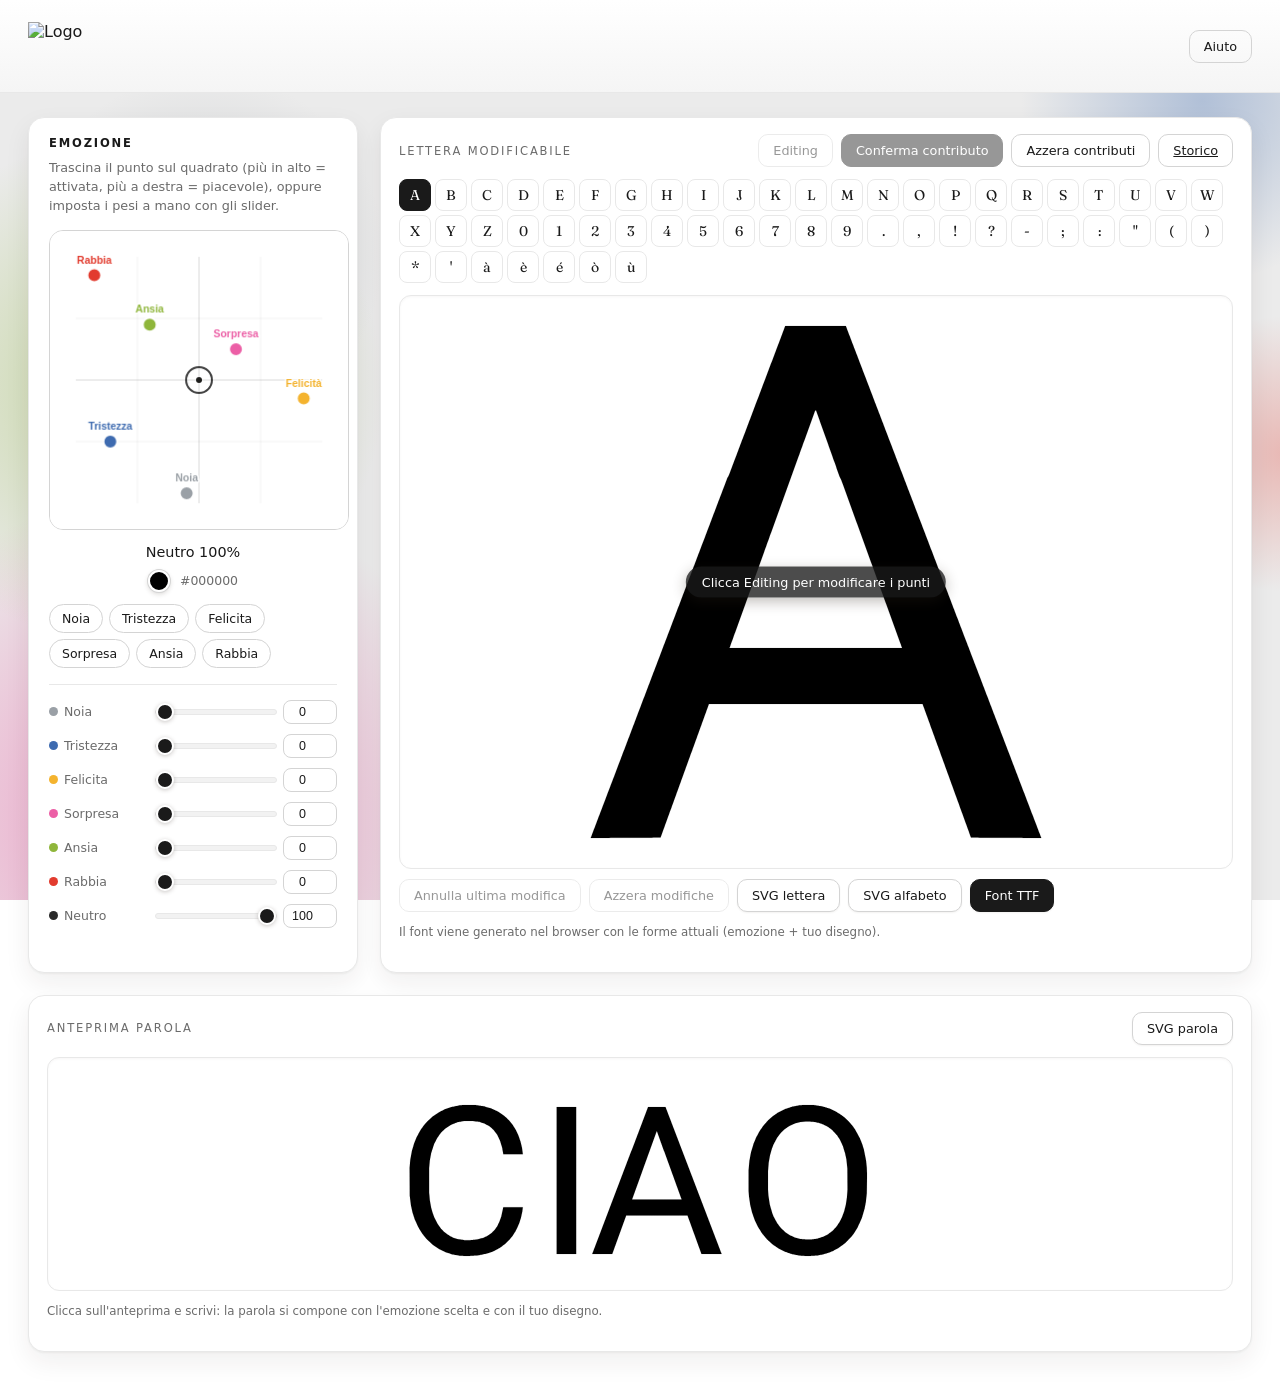
==== index.html @ c1a1059a "[logo] : aggiunto logo open feelings" ====
<!doctype html>
<html lang="it">
<head>
  <meta charset="utf-8" />
  <meta name="viewport" content="width=device-width, initial-scale=1" />
  <title>Neo-alfabeto emotivo · App di co-creazione</title>
  <link rel="preconnect" href="https://fonts.googleapis.com" />
  <link rel="preconnect" href="https://fonts.gstatic.com" crossorigin />
  <link href="https://fonts.googleapis.com/css2?family=Fraunces:opsz,wght@9..144,500;9..144,600;9..144,700&display=swap" rel="stylesheet" />
  <link rel="stylesheet" href="css/style.css" />
</head>
<body>
  <canvas id="mesh" aria-hidden="true"></canvas>
  <header class="topbar">
    <div class="topbar-inner">
      <img src="../logo/Senza%20titolo-2.svg" alt="Logo" class="topbar-logo" />
    </div>
    <div class="topbar-actions">
      <button id="btnHelp" class="btn ghost" type="button" aria-label="Come funziona l'app">Aiuto</button>
    </div>
  </header>

  <main class="layout editor-layout">
    <div class="card area-emo">
      <h2>Emozione</h2>
      <p class="hint">Trascina il punto sul quadrato (più in alto = attivata, più a destra = piacevole), oppure imposta i pesi a mano con gli slider.</p>
      <div class="pad-wrap">
        <canvas id="pad" width="300" height="300" aria-label="Quadrato delle emozioni: valenza per attivazione"></canvas>
        <div id="pad-readout" class="readout"></div>
      </div>
      <div class="color-readout" aria-live="polite">
        <span class="swatch" id="color-swatch"></span>
        <span id="color-hex" class="color-hex">—</span>
      </div>
      <div class="chip-row" id="emotion-chips"></div>
      <hr class="card-divider" />
      <div class="weight-list" id="weight-sliders"></div>
    </div>

    <div class="card stage-card area-let">
      <div class="stage-toolbar">
        <span class="stage-title">Lettera modificabile</span>
        <div class="toolbar-actions">
          <button id="btnEditing" class="btn ghost" type="button" aria-pressed="false">Editing</button>
          <button id="btnContribute" class="btn primary" type="button">Conferma contributo</button>
          <button id="btnCommunity" class="btn ghost" type="button" aria-label="Cancella tutti i contributi salvati">Azzera contributi</button>
          <a id="btnHistory" class="btn ghost" href="storico.html">Storico</a>
        </div>
      </div>
      <div class="letter-palette" id="letter-palette"></div>
      <div class="canvas-frame">
        <canvas id="editor" width="720" height="560" aria-label="Lettera modificabile: scegli un'emozione, poi attiva Editing per spostare i punti"></canvas>
        <div class="editor-hint" id="editor-hint">Scegli un'emozione, poi clicca Editing per modificare i punti</div>
      </div>
      <div class="btn-row tools-actions">
        <button id="btnUndo" class="btn ghost" type="button" aria-label="Annulla l'ultima modifica">Annulla ultima modifica</button>
        <button id="btnReset" class="btn ghost" type="button" aria-label="Azzera le modifiche">Azzera modifiche</button>
        <button id="btnSvgLetter" class="btn" type="button">SVG lettera</button>
        <button id="btnSvgAlphabet" class="btn" type="button">SVG alfabeto</button>
        <button id="btnFont" class="btn primary" type="button">Font TTF</button>
      </div>
      <p class="hint small">Il font viene generato nel browser con le forme attuali (emozione + tuo disegno).</p>
    </div>

    <div class="card stage-card area-scr">
      <div class="stage-toolbar">
        <span class="stage-title">Anteprima parola</span>
        <div class="toolbar-actions">
          <button id="btnSvgWord" class="btn" type="button">SVG parola</button>
        </div>
      </div>
      <div class="canvas-frame preview-frame">
        <canvas id="preview" width="900" height="220" aria-label="Anteprima della parola scritta"></canvas>
        <input type="text" id="word-input" class="word-overlay" value="CIAO" maxlength="40" aria-label="Scrivi la parola da anteprime" />
      </div>
      <p class="hint small">Clicca sull'anteprima e scrivi: la parola si compone con l'emozione scelta e con il tuo disegno.</p>
    </div>
  </main>

  <dialog id="helpDialog" class="dialog">
    <div class="dialog-inner">
      <h2>Come funziona</h2>
      <ol>
        <li><b>Emozione</b>: trascina il punto sul quadrato (valenza × attivazione) o tocca una delle sei emozioni.</li>
        <li><b>Modifica</b>: seleziona un'emozione al 100%, attiva Editing e sposta i punti condivisi della lettera in modo controllato.</li>
        <li><b>Contribuisci</b>: conferma il contributo: si salva sull'emozione in cui ti trovi e si somma alla media di quelli già salvati sul computer.</li>
        <li><b>Scrivi</b>: componi una parola con la forma corrente.</li>
        <li><b>Esporta</b>: scarica la lettera o la parola in SVG, o il font TTF con tutte le forme attuali.</li>
      </ol>
      <p class="hint">Il sistema dei punti condivisi mantiene la fedeltà al segno originale: il gesto libero diventa uno spostamento misurato dei punti.</p>
      <button class="btn primary" id="btnCloseHelp" type="button">Chiudi</button>
    </div>
  </dialog>
  <script src="js/app.js"></script>
  <div id="toast" class="toast" role="status" aria-live="polite"></div>
</body>
</html>
---- css/style.css ----
:root {
  --paper: #ffffff;
  --paper-deep: #f2f2f2;
  --card: #ffffff;
  --ink: #1a1a1a;
  --ink-soft: #6b6b6b;
  --line: #e8e8e8;
  --line-strong: #d4d4d4;
  --accent: #1a1a1a;
  --accent-deep: #000000;
  --radius: 16px;
  --shadow: 0 1px 2px rgba(43, 33, 24, .05), 0 10px 26px rgba(43, 33, 24, .07);
  --shadow-lift: 0 2px 4px rgba(43, 33, 24, .06), 0 16px 34px rgba(43, 33, 24, .10);
  --font-display: "Fraunces", Georgia, "Times New Roman", serif;
  --font-ui: "Segoe UI", system-ui, -apple-system, sans-serif;
  /* identità emozionale */
  --noia: #9AA0A6;
  --tristezza: #3E6BB0;
  --felicita: #F4B32E;
  --sorpresa: #EC5FA6;
  --ansia: #8FB63B;
  --rabbia: #E23B2E;
  font-size: 16px;
}
* { box-sizing: border-box; }
html, body { margin: 0; padding: 0; background: var(--paper); color: var(--ink); }
body {
  font-family: var(--font-ui);
  -webkit-font-smoothing: antialiased;
  min-height: 100vh;
  background: transparent;
}
#mesh { position: fixed; inset: 0; z-index: -1; }

/* ---------- topbar ---------- */
.topbar {
  display: flex;
  align-items: center;
  justify-content: space-between;
  gap: 16px;
  padding: 22px 28px;
  background: linear-gradient(180deg, #ffffff 0%, #f5f5f5 100%);
  border-bottom: 1px solid var(--line);
}
.eyebrow {
  margin: 0 0 2px;
  font-size: .7rem;
  text-transform: uppercase;
  letter-spacing: .22em;
  color: var(--accent);
  font-weight: 700;
}
.topbar h1 {
  margin: 0;
  font-family: var(--font-display);
  font-weight: 600;
  font-size: 1.7rem;
  letter-spacing: .005em;
  line-height: 1.1;
}
.topbar h1 span { color: var(--accent); font-style: italic; font-weight: 500; }
.subtitle { margin: 6px 0 0; color: var(--ink-soft); font-size: .84rem; }
.topbar-inner { flex: 1; }
.topbar-logo { height: 48px; width: auto; display: block; }
.topbar-actions { display: flex; gap: 8px; flex: none; }

/* ---------- layout ---------- */
.layout {
  display: grid;
  grid-template-columns: 330px 1fr;
  gap: 22px;
  padding: 24px 28px 48px;
  max-width: 1300px;
  margin: 0 auto;
}
.editor-layout {
  grid-template-columns: 330px 1fr;
  grid-template-areas:
    "emo let"
    "scr scr";
}
.area-emo { grid-area: emo; }
.area-let { grid-area: let; }
.area-scr { grid-area: scr; }
@media (max-width: 980px) {
  .layout { grid-template-columns: 1fr; }
  .editor-layout {
    grid-template-areas:
      "emo"
      "let"
      "scr";
  }
}

.panel { display: flex; flex-direction: column; gap: 18px; }

.card {
  background: var(--card);
  border: 1px solid var(--line);
  border-radius: var(--radius);
  box-shadow: var(--shadow);
  padding: 18px 20px;
  transition: box-shadow .18s ease, transform .18s ease;
}
.card:hover { box-shadow: var(--shadow-lift); }
.card h2 {
  margin: 0 0 8px;
  font-size: .72rem;
  text-transform: uppercase;
  letter-spacing: .16em;
  color: var(--ink);
  display: flex;
  align-items: center;
  gap: 8px;
}
.hint { margin: 0 0 14px; color: var(--ink-soft); font-size: .8rem; line-height: 1.5; }
.hint.small { font-size: .74rem; margin-top: 12px; }
.card-divider { border: 0; border-top: 1px solid var(--line); margin: 16px 0 14px; }

/* ---------- pad ---------- */
.pad-wrap { text-align: center; }
#pad {
  width: 300px;
  height: 300px;
  border: 1px solid var(--line-strong);
  border-radius: 14px;
  background: #fff;
  cursor: crosshair;
  touch-action: none;
  box-shadow: inset 0 1px 3px rgba(43,33,24,.05);
}
.readout {
  margin-top: 10px;
  font-size: .9rem;
  color: var(--ink);
  text-align: center;
}
.readout b { font-weight: 700; }
.readout.small { font-size: .78rem; color: var(--ink-soft); text-align: left; margin-top: 10px; }

/* swatch colore vivo */
.color-readout {
  display: flex;
  align-items: center;
  justify-content: center;
  gap: 10px;
  margin-top: 10px;
  font-size: .78rem;
  color: var(--ink-soft);
}
.swatch {
  width: 22px;
  height: 22px;
  border-radius: 50%;
  background: #ddd;
  border: 2px solid #fff;
  box-shadow: 0 0 0 1px var(--line-strong), 0 2px 5px rgba(43,33,24,.18);
  transition: background .15s ease;
}
.color-hex { font-variant-numeric: tabular-nums; }

/* ---------- chips ---------- */
.chip-row { display: flex; flex-wrap: wrap; gap: 6px; margin-top: 12px; }
.chip {
  border: 1px solid var(--line-strong);
  background: #fff;
  border-radius: 999px;
  padding: 6px 12px;
  font-size: .78rem;
  cursor: pointer;
  color: var(--ink);
  display: inline-flex;
  align-items: center;
  gap: 6px;
  transition: transform .08s ease, box-shadow .12s ease, background .12s ease, border-color .12s ease;
}
.chip:hover {
  transform: translateY(-1px);
  box-shadow: var(--shadow);
  border-color: color-mix(in srgb, var(--c) 55%, var(--line-strong));
  background: color-mix(in srgb, var(--c) 10%, #fff);
}
.chip .dot { width: 10px; height: 10px; border-radius: 50%; display: inline-block; flex: none; }
.chip.active {
  background: color-mix(in srgb, var(--c) 18%, #fff);
  border-color: var(--c);
  box-shadow: 0 0 0 1px color-mix(in srgb, var(--c) 35%, transparent);
}

/* ---------- fields ---------- */
.field { display: block; margin-bottom: 14px; }
.field span { display: flex; justify-content: space-between; font-size: .8rem; margin-bottom: 5px; color: var(--ink-soft); }
.field b { color: var(--ink); }

/* slider custom */
input[type="range"] {
  -webkit-appearance: none;
  appearance: none;
  width: 100%;
  height: 22px;
  background: transparent;
  cursor: pointer;
}
input[type="range"]::-webkit-slider-runnable-track {
  height: 6px;
  border-radius: 999px;
  background: var(--paper-deep);
  border: 1px solid var(--line);
}
input[type="range"]::-webkit-slider-thumb {
  -webkit-appearance: none;
  appearance: none;
  width: 18px;
  height: 18px;
  margin-top: -7px;
  border-radius: 50%;
  background: var(--accent);
  border: 2px solid #fff;
  box-shadow: 0 1px 4px rgba(43,33,24,.25);
  transition: transform .1s ease;
}
input[type="range"]::-webkit-slider-thumb:hover { transform: scale(1.12); }
input[type="range"]::-moz-range-track {
  height: 6px;
  border-radius: 999px;
  background: var(--paper-deep);
  border: 1px solid var(--line);
}
input[type="range"]::-moz-range-thumb {
  width: 15px;
  height: 15px;
  border-radius: 50%;
  background: var(--accent);
  border: 2px solid #fff;
  box-shadow: 0 1px 4px rgba(43,33,24,.25);
}

/* ---------- slider percentuali ---------- */
.weight-list { display: flex; flex-direction: column; gap: 8px; }
.weight-row {
  display: grid;
  grid-template-columns: 96px 1fr 54px;
  align-items: center;
  gap: 8px;
  font-size: .78rem;
}
.weight-name { display: flex; align-items: center; gap: 6px; color: var(--ink-soft); }
.weight-name .dot { width: 9px; height: 9px; border-radius: 50%; display: inline-block; flex: none; }
.weight-row input[type="range"] { accent-color: var(--accent); }
.weight-num {
  width: 54px;
  padding: 4px 6px;
  border: 1px solid var(--line-strong);
  border-radius: 8px;
  background: #fff;
  color: var(--ink);
  font-size: .78rem;
  text-align: center;
}

/* ---------- buttons ---------- */
.btn {
  appearance: none;
  border: 1px solid var(--line-strong);
  background: #fff;
  color: var(--ink);
  border-radius: 10px;
  padding: 8px 14px;
  font-size: .8rem;
  font-family: var(--font-ui);
  cursor: pointer;
  transition: background .12s ease, transform .08s ease, box-shadow .12s ease, border-color .12s ease;
  box-shadow: 0 1px 2px rgba(43,33,24,.06);
}
.btn:hover { background: #f5f5f5; box-shadow: var(--shadow); }
.btn:active { transform: translateY(1px); box-shadow: 0 0 0 rgba(0,0,0,0); }
.btn.primary {
  background: var(--accent);
  color: #fff;
  border-color: var(--accent);
}
.btn.primary:hover { background: var(--accent-deep); border-color: var(--accent-deep); }
.btn.ghost { background: transparent; box-shadow: none; }
.btn.ghost:hover { background: rgba(43,33,24,.05); }
.btn:disabled {
  opacity: .45;
  cursor: not-allowed;
  box-shadow: none;
  transform: none;
}
.btn:disabled:hover { background: #fff; }
.btn.primary:disabled:hover { background: var(--accent); }
.btn-row { display: flex; gap: 8px; flex-wrap: wrap; }
.btn-row.wrap { gap: 8px; }

/* ---------- inputs ---------- */
.text-input {
  width: 100%;
  padding: 11px 12px;
  font-size: 1.05rem;
  border: 1px solid var(--line-strong);
  border-radius: 10px;
  background: #fff;
  color: var(--ink);
  letter-spacing: .02em;
  font-family: var(--font-ui);
}
.text-input:focus, .weight-num:focus {
  outline: none;
  border-color: var(--accent);
  box-shadow: 0 0 0 3px color-mix(in srgb, var(--accent) 22%, transparent);
}

/* ---------- stage ---------- */
.stage-card { padding: 16px 18px; display: flex; flex-direction: column; }
.stage-toolbar { display: flex; align-items: center; justify-content: space-between; gap: 12px; margin-bottom: 12px; flex-wrap: wrap; }
.stage-title {
  font-size: .72rem;
  text-transform: uppercase;
  letter-spacing: .16em;
  color: var(--ink-soft);
  display: flex;
  align-items: center;
  gap: 8px;
}
.letter-palette { display: flex; flex-wrap: wrap; gap: 4px; max-width: 100%; margin-bottom: 12px; }
.letter-palette button,
.letter-chip {
  position: relative;
  min-width: 32px;
  height: 32px;
  padding: 0 6px;
  border: 1px solid var(--line);
  background: #fff;
  border-radius: 8px;
  font-size: .88rem;
  color: var(--ink);
  cursor: pointer;
  font-family: var(--font-display);
  transition: background .1s ease, transform .08s ease, border-color .1s ease;
}
.letter-palette button:hover,
.letter-chip:hover { background: #f5f5f5; border-color: var(--line-strong); transform: translateY(-1px); }
.letter-palette button.active,
.letter-chip.active { background: var(--ink); color: #fff; border-color: var(--ink); }
.letter-badge {
  position: absolute;
  top: -6px;
  right: -6px;
  min-width: 16px;
  height: 16px;
  padding: 0 4px;
  border-radius: 999px;
  background: var(--accent);
  color: #fff;
  font-size: .62rem;
  font-weight: 700;
  line-height: 16px;
  text-align: center;
  font-family: var(--font-ui);
  box-shadow: 0 1px 3px rgba(43,33,24,.25);
  display: none;
}
.letter-badge.show { display: block; }

.canvas-frame {
  position: relative;
  display: flex;
  justify-content: center;
  align-items: center;
  flex: 1;
  background: #fff;
  border: 1px solid var(--line);
  border-radius: 12px;
  padding: 6px;
  box-shadow: inset 0 1px 3px rgba(43,33,24,.04);
}
.preview-frame { position: relative; }
.word-overlay {
  position: absolute;
  inset: 6px;
  background: transparent;
  border: 0;
  color: transparent;
  caret-color: transparent;
  text-align: center;
  letter-spacing: .3em;
  font-size: 1.6rem;
  font-family: var(--font-ui);
  outline: none;
}
.word-overlay::selection { background: transparent; }
#editor, #preview { max-width: 100%; height: auto; display: block; touch-action: none; }
#editor { background: #fff; border-radius: 9px; }
#preview { background: #fff; border-radius: 9px; }

/* export sotto la lettera */
.export-row { display: flex; flex-wrap: wrap; gap: 8px; margin-top: 12px; }
.tools-actions { margin-top: 10px; }
.toolbar-actions { display: flex; align-items: center; gap: 8px; }
.btn.active {
  background: var(--accent);
  color: #fff;
  border-color: var(--accent);
}
.btn.active:hover { background: var(--accent-deep); border-color: var(--accent-deep); }

/* hint editor */
.editor-hint {
  position: absolute;
  top: 50%;
  left: 50%;
  transform: translate(-50%, -50%);
  padding: 8px 16px;
  border-radius: 999px;
  background: color-mix(in srgb, var(--ink) 78%, transparent);
  color: #fff;
  font-size: .8rem;
  pointer-events: none;
  opacity: 1;
  transition: opacity .3s ease;
  box-shadow: 0 4px 14px rgba(43,33,24,.3);
}
.editor-hint.hidden { opacity: 0; }

/* ---------- toast ---------- */
.toast {
  position: fixed;
  left: 50%;
  bottom: 28px;
  transform: translate(-50%, 16px);
  background: var(--ink);
  color: #fff;
  padding: 11px 20px;
  border-radius: 12px;
  font-size: .82rem;
  box-shadow: 0 10px 30px rgba(43,33,24,.3);
  opacity: 0;
  pointer-events: none;
  transition: opacity .25s ease, transform .25s ease;
  z-index: 100;
  max-width: 86vw;
  text-align: center;
}
.toast.show { opacity: 1; transform: translate(-50%, 0); }

/* ---------- dialog ---------- */
.dialog { border: 0; padding: 0; background: transparent; max-width: 480px; }
.dialog::backdrop { background: rgba(43,33,24,.4); backdrop-filter: blur(3px); }
.dialog-inner {
  background: var(--card);
  border: 1px solid var(--line);
  border-radius: var(--radius);
  box-shadow: 0 24px 70px rgba(0,0,0,.28);
  padding: 26px 28px;
}
.dialog-inner h2 { margin: 0 0 14px; font-family: var(--font-display); font-weight: 600; font-size: 1.3rem; }
.dialog-inner ol { margin: 0 0 16px; padding-left: 20px; line-height: 1.7; font-size: .9rem; }
.dialog-inner .hint { margin: 0 0 18px; }

/* ---------- storico ---------- */
.dialog-head { display: flex; align-items: center; justify-content: space-between; gap: 12px; margin-bottom: 14px; }
.dialog-head h2 { margin: 0; font-family: var(--font-display); font-weight: 600; font-size: 1.25rem; }
.history-list { display: flex; flex-wrap: wrap; gap: 12px; max-height: 58vh; overflow-y: auto; padding: 2px; }
.history-step { margin: 0; text-align: center; }
.history-step canvas {
  width: 118px;
  height: 118px;
  border: 1px solid var(--line);
  border-radius: 10px;
  background: #fff;
  display: block;
}
.history-step figcaption { margin-top: 6px; font-size: .72rem; color: var(--ink-soft); }
.history-step.current canvas { border-color: var(--accent); box-shadow: 0 0 0 2px color-mix(in srgb, var(--accent) 25%, transparent); }
.history-step.current figcaption { color: var(--accent); font-weight: 600; }
.history-empty { font-size: .82rem; color: var(--ink-soft); margin: 6px 0; }

/* Pagina storico separata */
.history-page .history-list { max-height: none; overflow: visible; }
.history-page .stage { min-width: 0; }

/* ---------- feedback ---------- */
.error { color: #b3261e; font-size: .82rem; margin-top: 10px; }
.readout.warn { color: #9a6700; }
.readout.ok { color: #2e7d32; font-weight: 600; }

/* ---------- accessibilità ---------- */
:focus-visible {
  outline: 2px solid var(--accent);
  outline-offset: 2px;
  border-radius: 4px;
}
button { font-family: var(--font-ui); }

/* scrollbar */
::-webkit-scrollbar { width: 10px; height: 10px; }
::-webkit-scrollbar-track { background: transparent; }
::-webkit-scrollbar-thumb {
  background: var(--line-strong);
  border-radius: 999px;
  border: 2px solid var(--paper);
}
::-webkit-scrollbar-thumb:hover { background: #b0b0b0; }
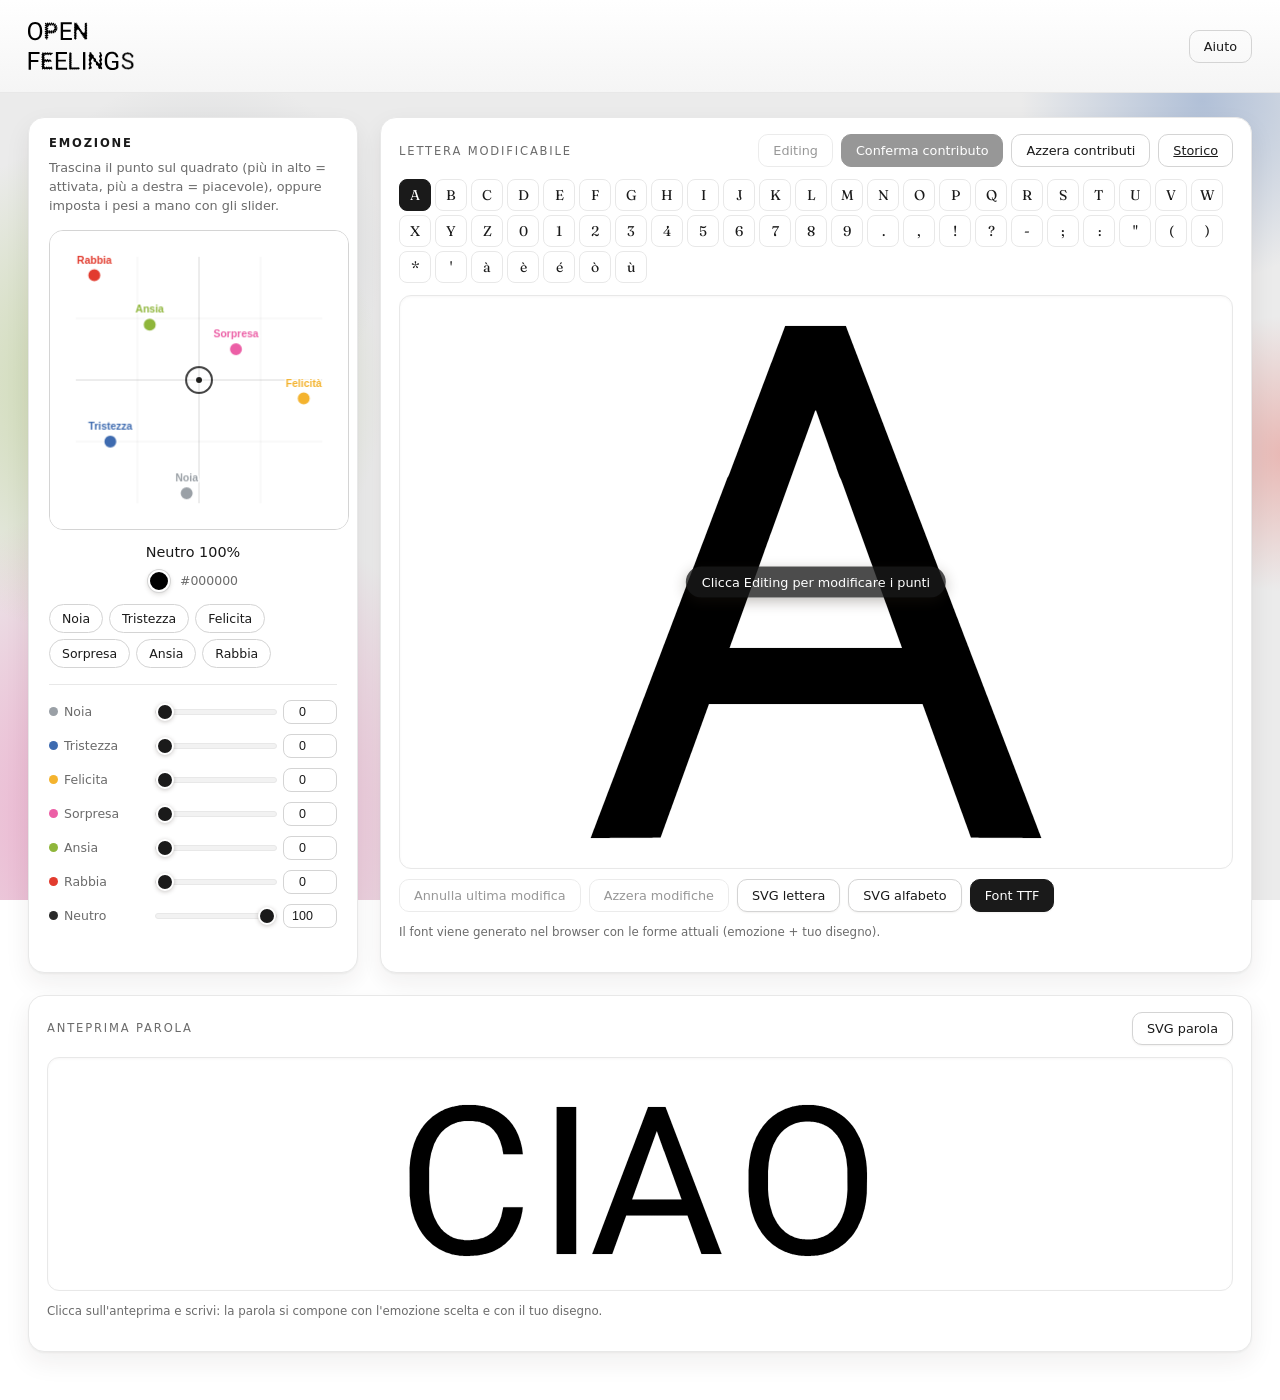
==== commit feadd33a: "[logo] : aggiunto logo open feelings" ====
--- a/index.html
+++ b/index.html
@@ -13,7 +13,7 @@
   <canvas id="mesh" aria-hidden="true"></canvas>
   <header class="topbar">
     <div class="topbar-inner">
-      <img src="../logo/Senza%20titolo-2.svg" alt="Logo" class="topbar-logo" />
+      <img src="logo/Senza%20titolo-2.svg" alt="Logo" class="topbar-logo" />
     </div>
     <div class="topbar-actions">
       <button id="btnHelp" class="btn ghost" type="button" aria-label="Come funziona l'app">Aiuto</button>
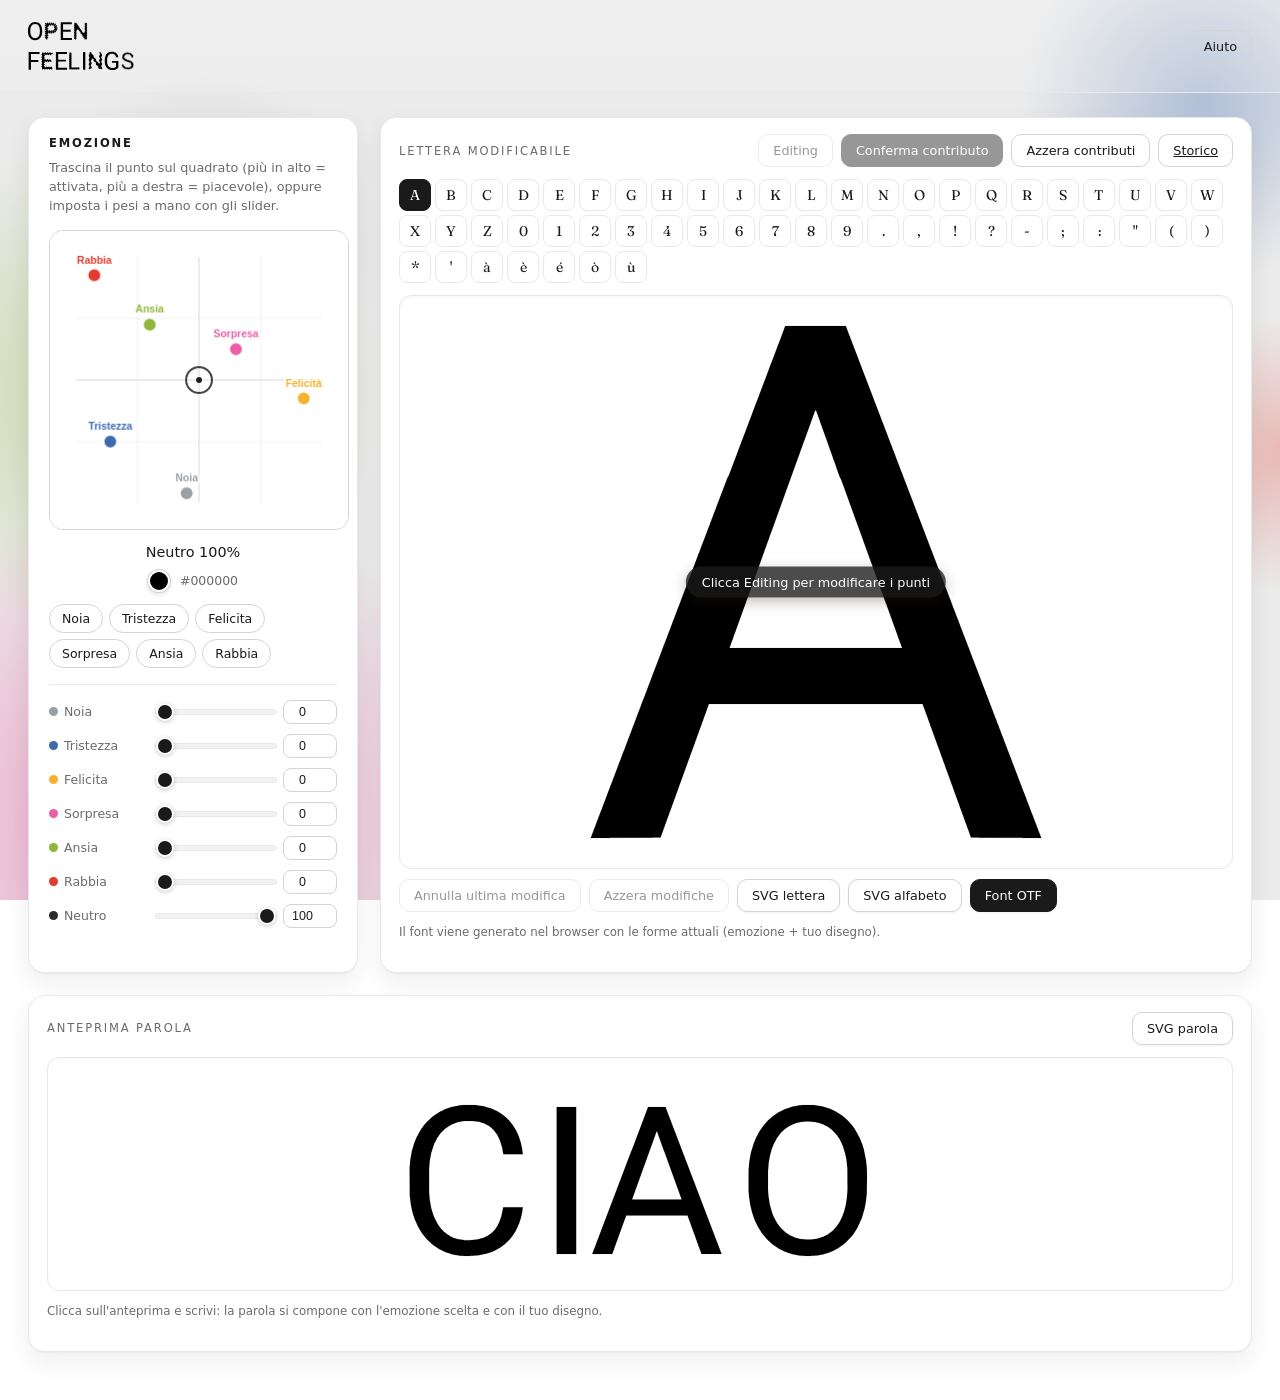
==== commit 04f0108f: "[otf] : modfica del file scaricato in formato otf" ====
--- a/index.html
+++ b/index.html
@@ -57,7 +57,7 @@
         <button id="btnReset" class="btn ghost" type="button" aria-label="Azzera le modifiche">Azzera modifiche</button>
         <button id="btnSvgLetter" class="btn" type="button">SVG lettera</button>
         <button id="btnSvgAlphabet" class="btn" type="button">SVG alfabeto</button>
-        <button id="btnFont" class="btn primary" type="button">Font TTF</button>
+        <button id="btnFont" class="btn primary" type="button">Font OTF</button>
       </div>
       <p class="hint small">Il font viene generato nel browser con le forme attuali (emozione + tuo disegno).</p>
     </div>
@@ -85,7 +85,7 @@
         <li><b>Modifica</b>: seleziona un'emozione al 100%, attiva Editing e sposta i punti condivisi della lettera in modo controllato.</li>
         <li><b>Contribuisci</b>: conferma il contributo: si salva sull'emozione in cui ti trovi e si somma alla media di quelli già salvati sul computer.</li>
         <li><b>Scrivi</b>: componi una parola con la forma corrente.</li>
-        <li><b>Esporta</b>: scarica la lettera o la parola in SVG, o il font TTF con tutte le forme attuali.</li>
+        <li><b>Esporta</b>: scarica la lettera o la parola in SVG, o il font OTF con tutte le forme attuali.</li>
       </ol>
       <p class="hint">Il sistema dei punti condivisi mantiene la fedeltà al segno originale: il gesto libero diventa uno spostamento misurato dei punti.</p>
       <button class="btn primary" id="btnCloseHelp" type="button">Chiudi</button>
--- a/css/style.css
+++ b/css/style.css
@@ -39,7 +39,7 @@
   justify-content: space-between;
   gap: 16px;
   padding: 22px 28px;
-  background: linear-gradient(180deg, #ffffff 0%, #f5f5f5 100%);
+  background: linear-gradient(180deg, rgba(255,255,255,0.2) 0%, rgba(245,245,245,0.2) 100%);
   border-bottom: 1px solid var(--line);
 }
 .eyebrow {
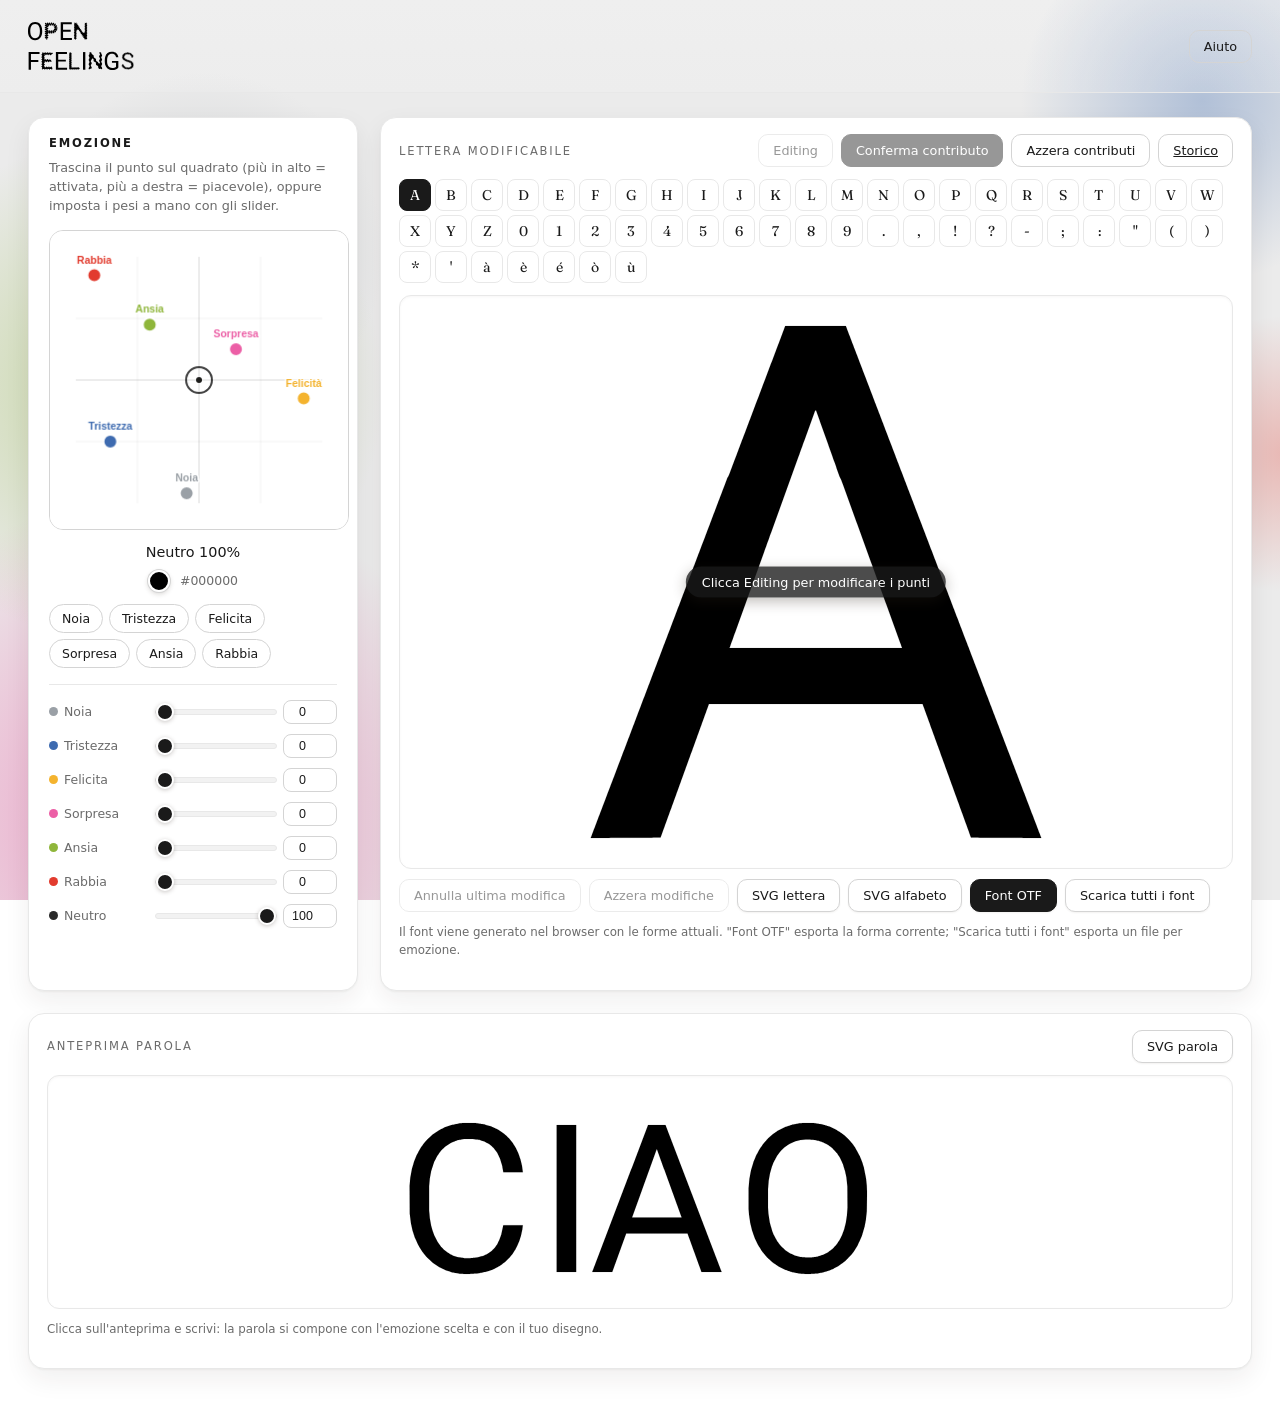
==== commit 56e65d3b: "[otf] : scarica tutti font otf delle emozioni" ====
--- a/index.html
+++ b/index.html
@@ -58,8 +58,9 @@
         <button id="btnSvgLetter" class="btn" type="button">SVG lettera</button>
         <button id="btnSvgAlphabet" class="btn" type="button">SVG alfabeto</button>
         <button id="btnFont" class="btn primary" type="button">Font OTF</button>
+        <button id="btnFontAll" class="btn" type="button">Scarica tutti i font</button>
       </div>
-      <p class="hint small">Il font viene generato nel browser con le forme attuali (emozione + tuo disegno).</p>
+      <p class="hint small">Il font viene generato nel browser con le forme attuali. "Font OTF" esporta la forma corrente; "Scarica tutti i font" esporta un file per emozione.</p>
     </div>
 
     <div class="card stage-card area-scr">
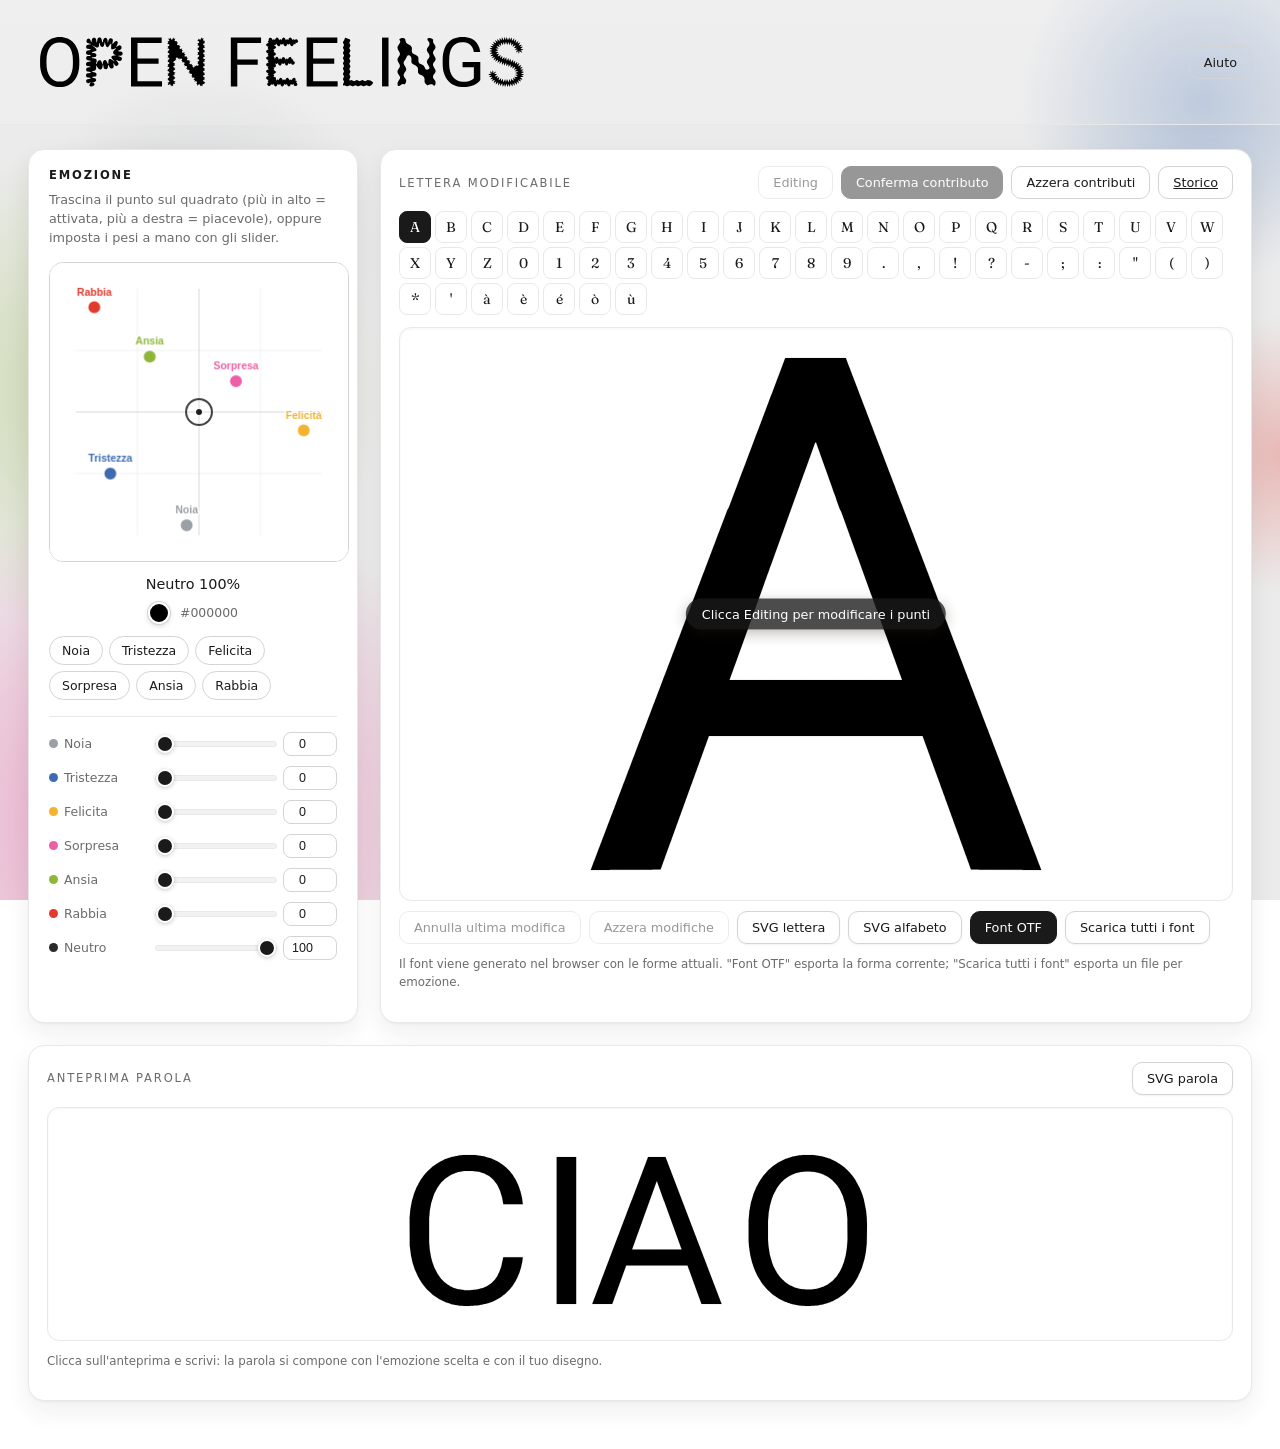
==== commit d9e04d08: "[ICON] - modificata il responsive del logo e inserito un nuovo file svg del logo" ====
--- a/index.html
+++ b/index.html
@@ -13,7 +13,10 @@
   <canvas id="mesh" aria-hidden="true"></canvas>
   <header class="topbar">
     <div class="topbar-inner">
-      <img src="logo/Senza%20titolo-2.svg" alt="Logo" class="topbar-logo" />
+      <picture>
+        <source media="(max-width: 980px)" srcset="logo/Senza%20titolo-3.svg">
+        <img src="logo/Senza%20titolo-2.svg" alt="Logo" class="topbar-logo" />
+      </picture>
     </div>
     <div class="topbar-actions">
       <button id="btnHelp" class="btn ghost" type="button" aria-label="Come funziona l'app">Aiuto</button>
--- a/css/style.css
+++ b/css/style.css
@@ -61,7 +61,7 @@
 .topbar h1 span { color: var(--accent); font-style: italic; font-weight: 500; }
 .subtitle { margin: 6px 0 0; color: var(--ink-soft); font-size: .84rem; }
 .topbar-inner { flex: 1; }
-.topbar-logo { height: 48px; width: auto; display: block; }
+.topbar-logo { height: 80px; width: auto; display: block; }
 .topbar-actions { display: flex; gap: 8px; flex: none; }
 
 /* ---------- layout ---------- */
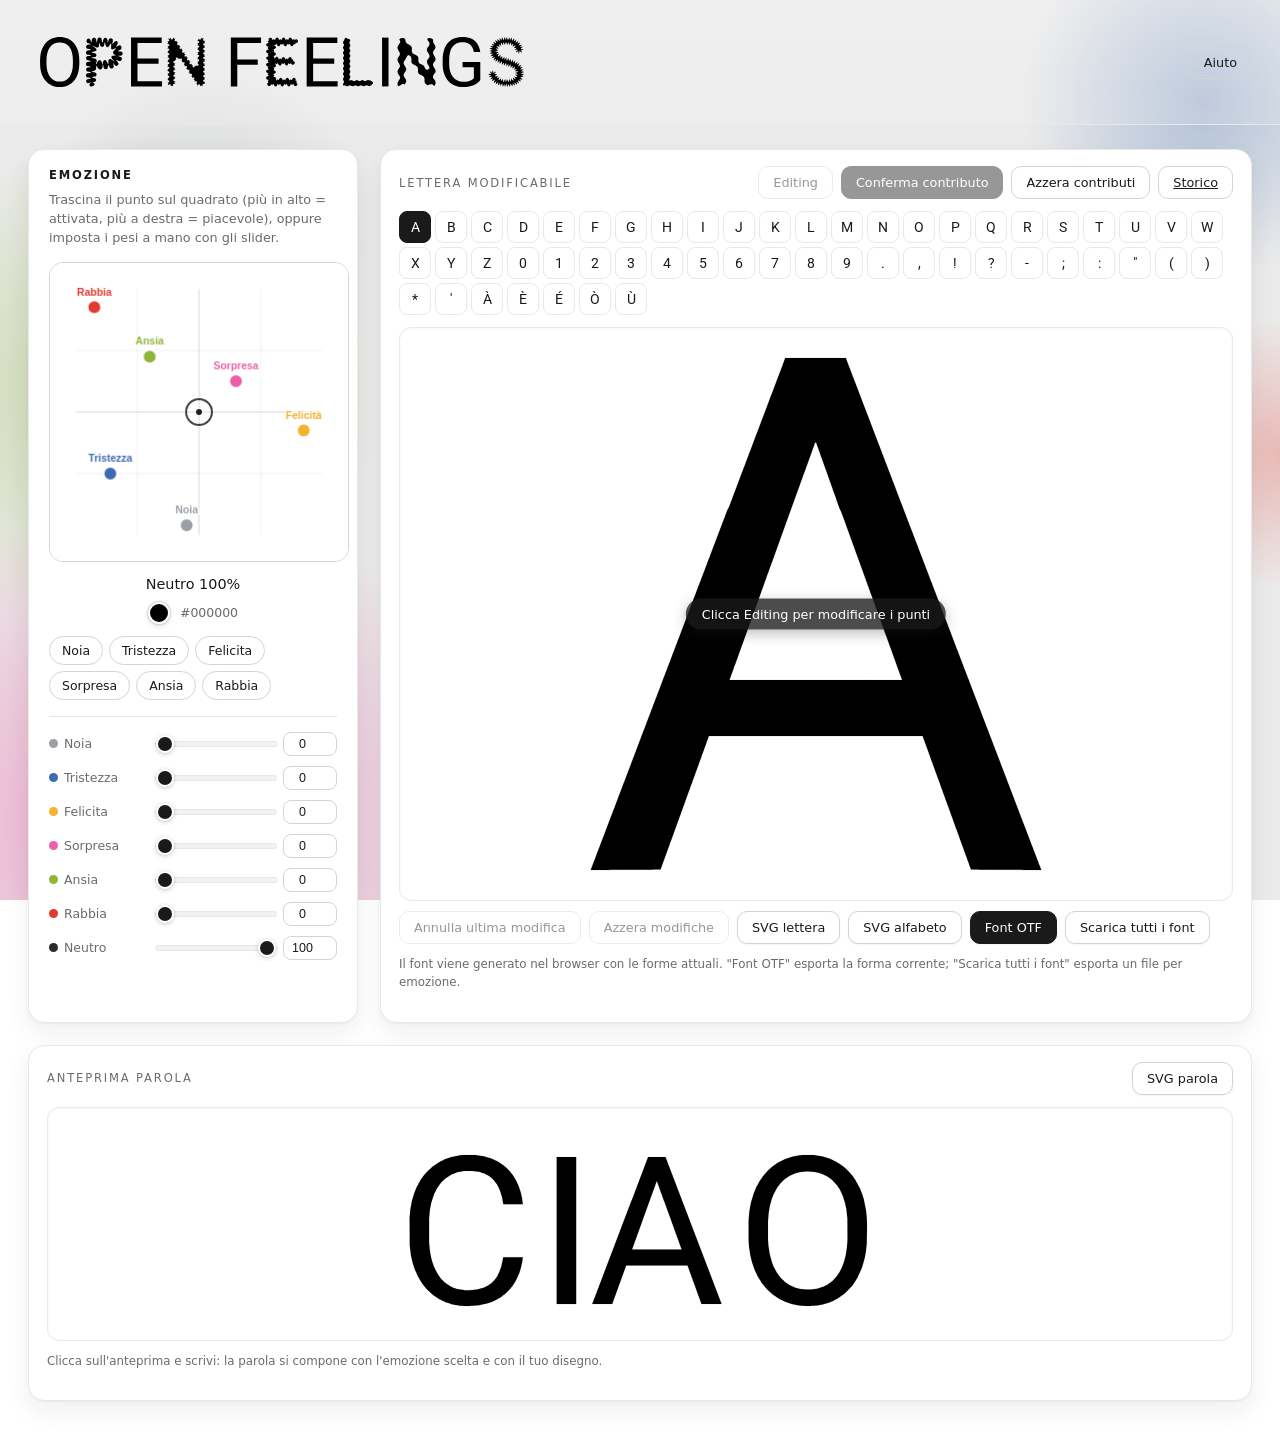
==== commit d86fc9e9: "[button] - cambiato font bottoni e aggiunte maiuscole nei casi in cui non c'erano" ====
--- a/index.html
+++ b/index.html
@@ -7,6 +7,7 @@
   <link rel="preconnect" href="https://fonts.googleapis.com" />
   <link rel="preconnect" href="https://fonts.gstatic.com" crossorigin />
   <link href="https://fonts.googleapis.com/css2?family=Fraunces:opsz,wght@9..144,500;9..144,600;9..144,700&display=swap" rel="stylesheet" />
+  <link href="https://fonts.googleapis.com/css2?family=Roboto:wght@400;500;700&display=swap" rel="stylesheet" />
   <link rel="stylesheet" href="css/style.css" />
 </head>
 <body>
--- a/css/style.css
+++ b/css/style.css
@@ -13,6 +13,7 @@
   --shadow-lift: 0 2px 4px rgba(43, 33, 24, .06), 0 16px 34px rgba(43, 33, 24, .10);
   --font-display: "Fraunces", Georgia, "Times New Roman", serif;
   --font-ui: "Segoe UI", system-ui, -apple-system, sans-serif;
+  --font-letter: "Roboto", sans-serif;
   /* identità emozionale */
   --noia: #9AA0A6;
   --tristezza: #3E6BB0;
@@ -336,7 +337,7 @@
   font-size: .88rem;
   color: var(--ink);
   cursor: pointer;
-  font-family: var(--font-display);
+  font-family: var(--font-letter);
   transition: background .1s ease, transform .08s ease, border-color .1s ease;
 }
 .letter-palette button:hover,
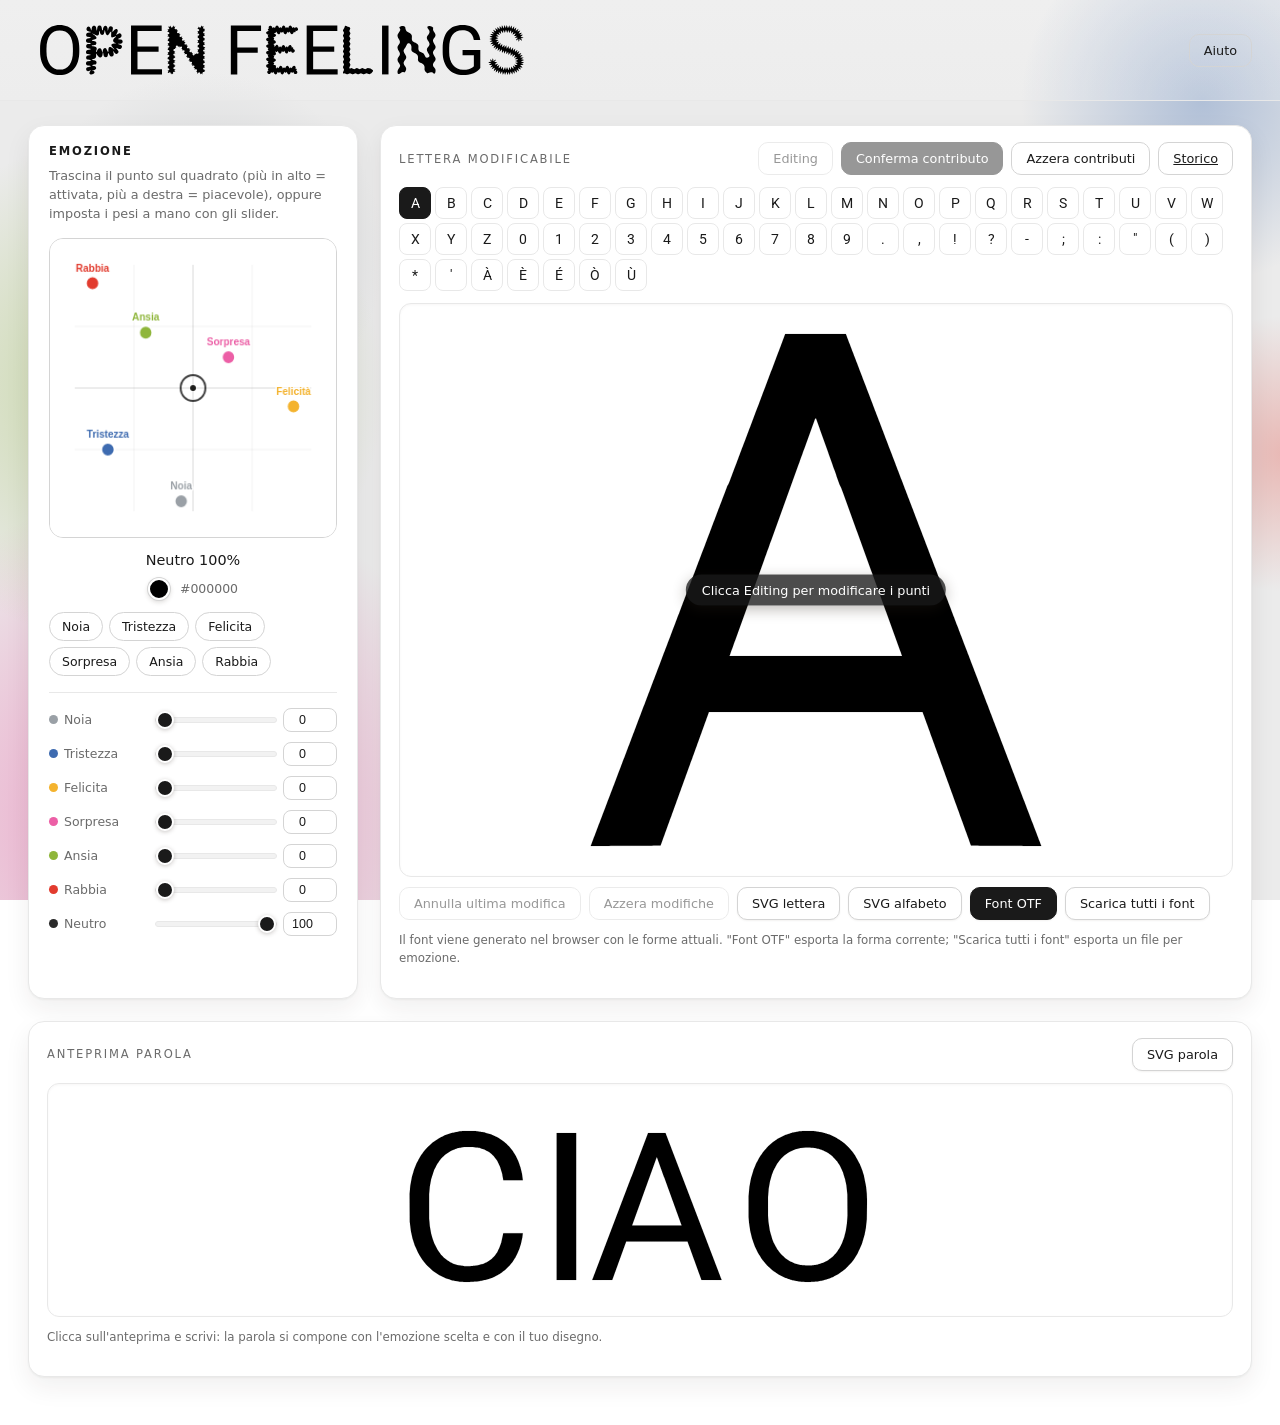
==== commit 8ee95766: "[titolo] - rimozione titolo neo alfabeto" ====
--- a/index.html
+++ b/index.html
@@ -3,7 +3,7 @@
 <head>
   <meta charset="utf-8" />
   <meta name="viewport" content="width=device-width, initial-scale=1" />
-  <title>Neo-alfabeto emotivo · App di co-creazione</title>
+  <title>Open Feelings</title>
   <link rel="preconnect" href="https://fonts.googleapis.com" />
   <link rel="preconnect" href="https://fonts.gstatic.com" crossorigin />
   <link href="https://fonts.googleapis.com/css2?family=Fraunces:opsz,wght@9..144,500;9..144,600;9..144,700&display=swap" rel="stylesheet" />
--- a/css/style.css
+++ b/css/style.css
@@ -30,6 +30,7 @@
   -webkit-font-smoothing: antialiased;
   min-height: 100vh;
   background: transparent;
+  overflow-x: hidden;
 }
 #mesh { position: fixed; inset: 0; z-index: -1; }
 
@@ -39,7 +40,7 @@
   align-items: center;
   justify-content: space-between;
   gap: 16px;
-  padding: 22px 28px;
+  padding: 10px 28px;
   background: linear-gradient(180deg, rgba(255,255,255,0.2) 0%, rgba(245,245,245,0.2) 100%);
   border-bottom: 1px solid var(--line);
 }
@@ -62,7 +63,7 @@
 .topbar h1 span { color: var(--accent); font-style: italic; font-weight: 500; }
 .subtitle { margin: 6px 0 0; color: var(--ink-soft); font-size: .84rem; }
 .topbar-inner { flex: 1; }
-.topbar-logo { height: 80px; width: auto; display: block; }
+.topbar-logo { height: 80px; width: auto; max-width: 100%; display: block; }
 .topbar-actions { display: flex; gap: 8px; flex: none; }
 
 /* ---------- layout ---------- */
@@ -86,6 +87,7 @@
 @media (max-width: 980px) {
   .layout { grid-template-columns: 1fr; }
   .editor-layout {
+    grid-template-columns: 1fr;
     grid-template-areas:
       "emo"
       "let"
@@ -101,7 +103,8 @@
   border-radius: var(--radius);
   box-shadow: var(--shadow);
   padding: 18px 20px;
-  transition: box-shadow .18s ease, transform .18s ease;
+  overflow: hidden;
+  transition: box-shadow .18s ease, transform .08s ease;
 }
 .card:hover { box-shadow: var(--shadow-lift); }
 .card h2 {
@@ -123,6 +126,7 @@
 #pad {
   width: 300px;
   height: 300px;
+  max-width: 100%;
   border: 1px solid var(--line-strong);
   border-radius: 14px;
   background: #fff;
@@ -324,7 +328,7 @@
   align-items: center;
   gap: 8px;
 }
-.letter-palette { display: flex; flex-wrap: wrap; gap: 4px; max-width: 100%; margin-bottom: 12px; }
+.letter-palette { display: flex; flex-wrap: wrap; gap: 4px; max-width: 100%; margin-bottom: 12px; overflow: hidden; }
 .letter-palette button,
 .letter-chip {
   position: relative;
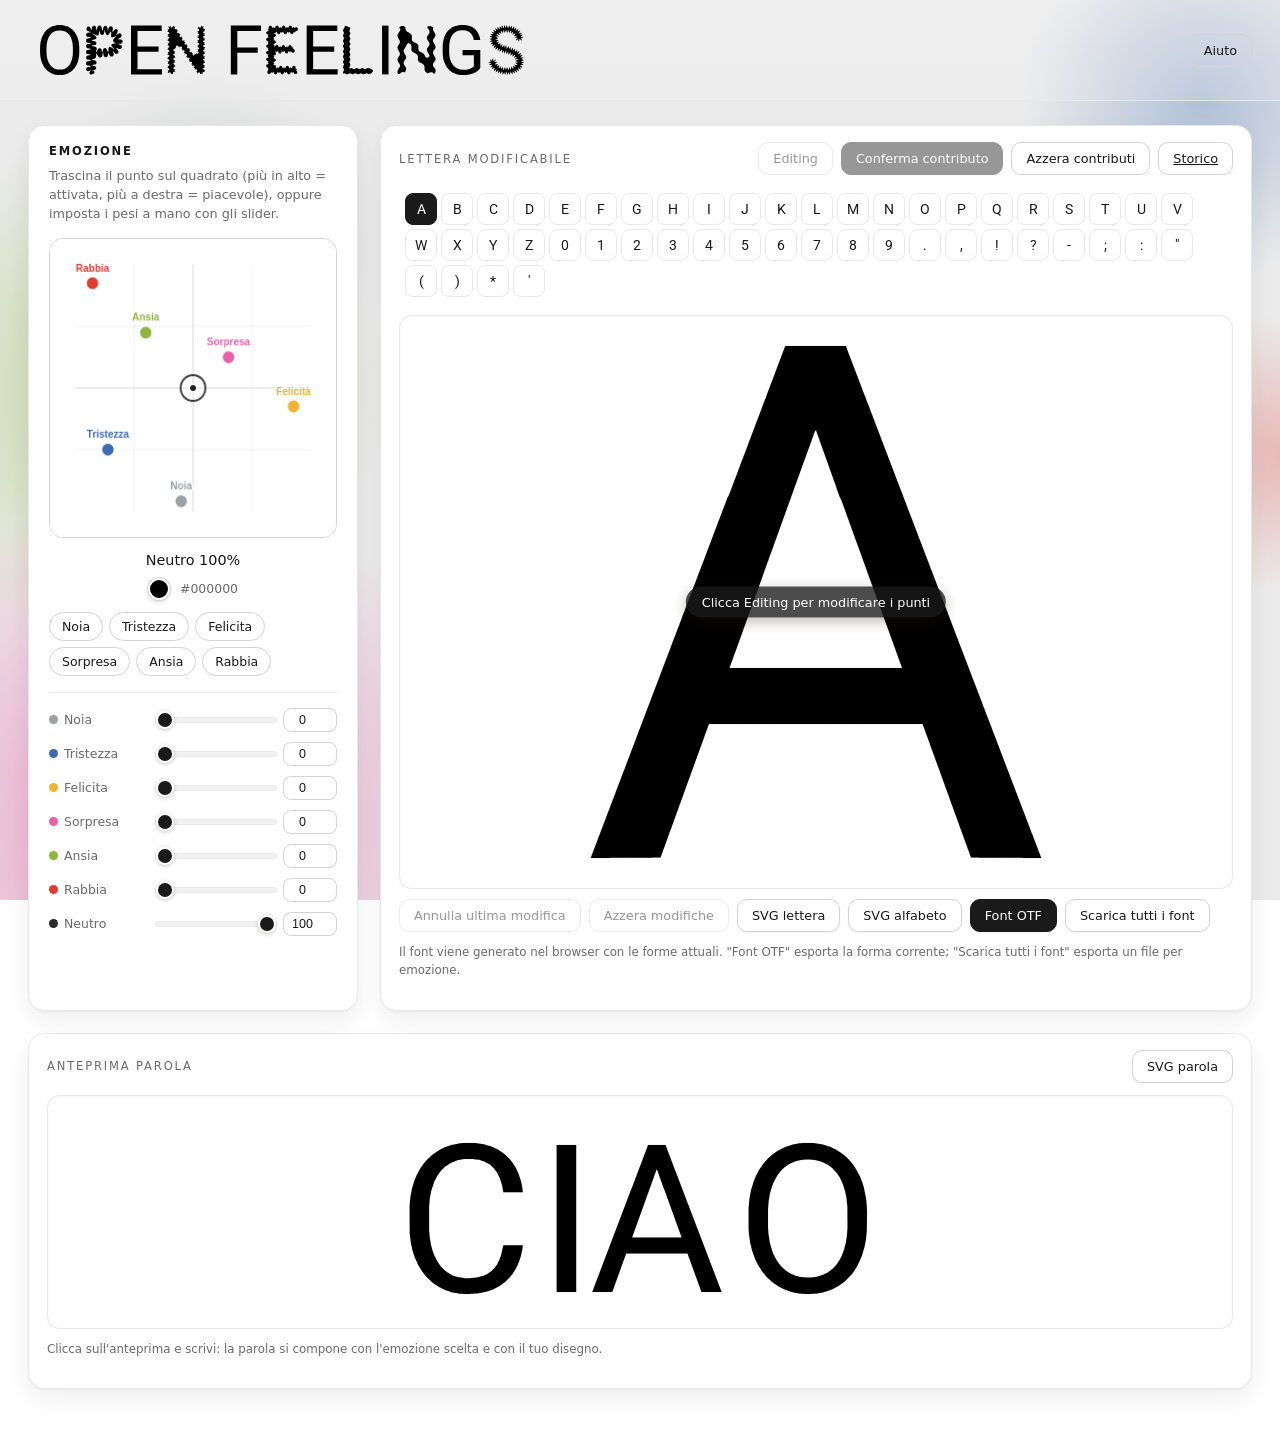
==== commit 56562e07: "[style] : modalità fullscreen mod mobile" ====
--- a/index.html
+++ b/index.html
@@ -52,9 +52,13 @@
         </div>
       </div>
       <div class="letter-palette" id="letter-palette"></div>
-      <div class="canvas-frame">
+      <div class="canvas-frame" id="canvas-frame">
         <canvas id="editor" width="720" height="560" aria-label="Lettera modificabile: scegli un'emozione, poi attiva Editing per spostare i punti"></canvas>
         <div class="editor-hint" id="editor-hint">Scegli un'emozione, poi clicca Editing per modificare i punti</div>
+        <span class="fullscreen-label">Tocca per uscire</span>
+        <button id="btnFullscreen" class="fullscreen-btn" type="button" aria-label="Schermo intero">
+          <svg width="20" height="20" viewBox="0 0 24 24" fill="none" stroke="currentColor" stroke-width="2" stroke-linecap="round" stroke-linejoin="round"><path d="M8 3H5a2 2 0 0 0-2 2v3"/><path d="M21 8V5a2 2 0 0 0-2-2h-3"/><path d="M3 16v3a2 2 0 0 0 2 2h3"/><path d="M16 21h3a2 2 0 0 0 2-2v-3"/></svg>
+        </button>
       </div>
       <div class="btn-row tools-actions">
         <button id="btnUndo" class="btn ghost" type="button" aria-label="Annulla l'ultima modifica">Annulla ultima modifica</button>
--- a/css/style.css
+++ b/css/style.css
@@ -94,6 +94,18 @@
       "scr";
   }
 }
+@media (max-width: 640px) {
+  .topbar { padding: 8px 14px; }
+  .topbar h1 { font-size: 1.2rem; }
+  .layout { padding: 14px 12px 32px; gap: 14px; }
+  .card { padding: 14px 14px; }
+  .stage-toolbar { flex-direction: column; align-items: flex-start; }
+  .toolbar-actions { width: 100%; }
+  .toolbar-actions .btn, .toolbar-actions .btn.ghost { font-size: .72rem; padding: 6px 10px; }
+  .btn-row .btn { font-size: .72rem; padding: 6px 10px; }
+  #pad { width: 240px; height: 240px; }
+  .weight-row { grid-template-columns: 80px 1fr 44px; }
+}
 
 .panel { display: flex; flex-direction: column; gap: 18px; }
 
@@ -103,7 +115,6 @@
   border-radius: var(--radius);
   box-shadow: var(--shadow);
   padding: 18px 20px;
-  overflow: hidden;
   transition: box-shadow .18s ease, transform .08s ease;
 }
 .card:hover { box-shadow: var(--shadow-lift); }
@@ -328,7 +339,7 @@
   align-items: center;
   gap: 8px;
 }
-.letter-palette { display: flex; flex-wrap: wrap; gap: 4px; max-width: 100%; margin-bottom: 12px; overflow: hidden; }
+.letter-palette { display: flex; flex-wrap: wrap; gap: 4px; max-width: 100%; margin-bottom: 12px; overflow: visible; padding: 6px; }
 .letter-palette button,
 .letter-chip {
   position: relative;
@@ -399,10 +410,80 @@
 #editor { background: #fff; border-radius: 9px; }
 #preview { background: #fff; border-radius: 9px; }
 
+/* fullscreen button */
+.fullscreen-btn {
+  display: none;
+  position: absolute;
+  bottom: 12px;
+  right: 12px;
+  z-index: 10;
+  width: 36px;
+  height: 36px;
+  border-radius: 8px;
+  border: 1px solid var(--line-strong);
+  background: rgba(255,255,255,.85);
+  color: var(--ink);
+  cursor: pointer;
+  align-items: center;
+  justify-content: center;
+  box-shadow: 0 2px 6px rgba(43,33,24,.15);
+  transition: background .12s ease, transform .08s ease;
+  backdrop-filter: blur(4px);
+}
+.fullscreen-btn:hover { background: #fff; transform: scale(1.08); }
+@media (max-width: 980px) {
+  .fullscreen-btn { display: flex; }
+}
+
+/* fullscreen state — class-based for mobile compat */
+.canvas-frame.is-fullscreen {
+  position: fixed;
+  inset: 0;
+  z-index: 9999;
+  background: #1a1a1a;
+  padding: 0;
+  margin: 0;
+  border: 0;
+  border-radius: 0;
+  box-shadow: none;
+  display: flex;
+  align-items: center;
+  justify-content: center;
+  flex-direction: column;
+}
+.canvas-frame.is-fullscreen #editor {
+  border-radius: 4px;
+  background: #fff;
+}
+.canvas-frame.is-fullscreen .fullscreen-btn {
+  position: fixed;
+  bottom: 20px;
+  right: 20px;
+  z-index: 10000;
+  width: 44px;
+  height: 44px;
+  background: rgba(255,255,255,.9);
+  border-color: rgba(255,255,255,.3);
+  display: flex;
+}
+.canvas-frame.is-fullscreen .editor-hint { display: none; }
+.canvas-frame.is-fullscreen .fullscreen-label {
+  display: block;
+  position: fixed;
+  bottom: 74px;
+  right: 20px;
+  z-index: 10000;
+  color: rgba(255,255,255,.7);
+  font-size: .72rem;
+  font-family: var(--font-ui);
+  pointer-events: none;
+}
+.fullscreen-label { display: none; }
+
 /* export sotto la lettera */
 .export-row { display: flex; flex-wrap: wrap; gap: 8px; margin-top: 12px; }
 .tools-actions { margin-top: 10px; }
-.toolbar-actions { display: flex; align-items: center; gap: 8px; }
+.toolbar-actions { display: flex; align-items: center; gap: 8px; flex-wrap: wrap; }
 .btn.active {
   background: var(--accent);
   color: #fff;
